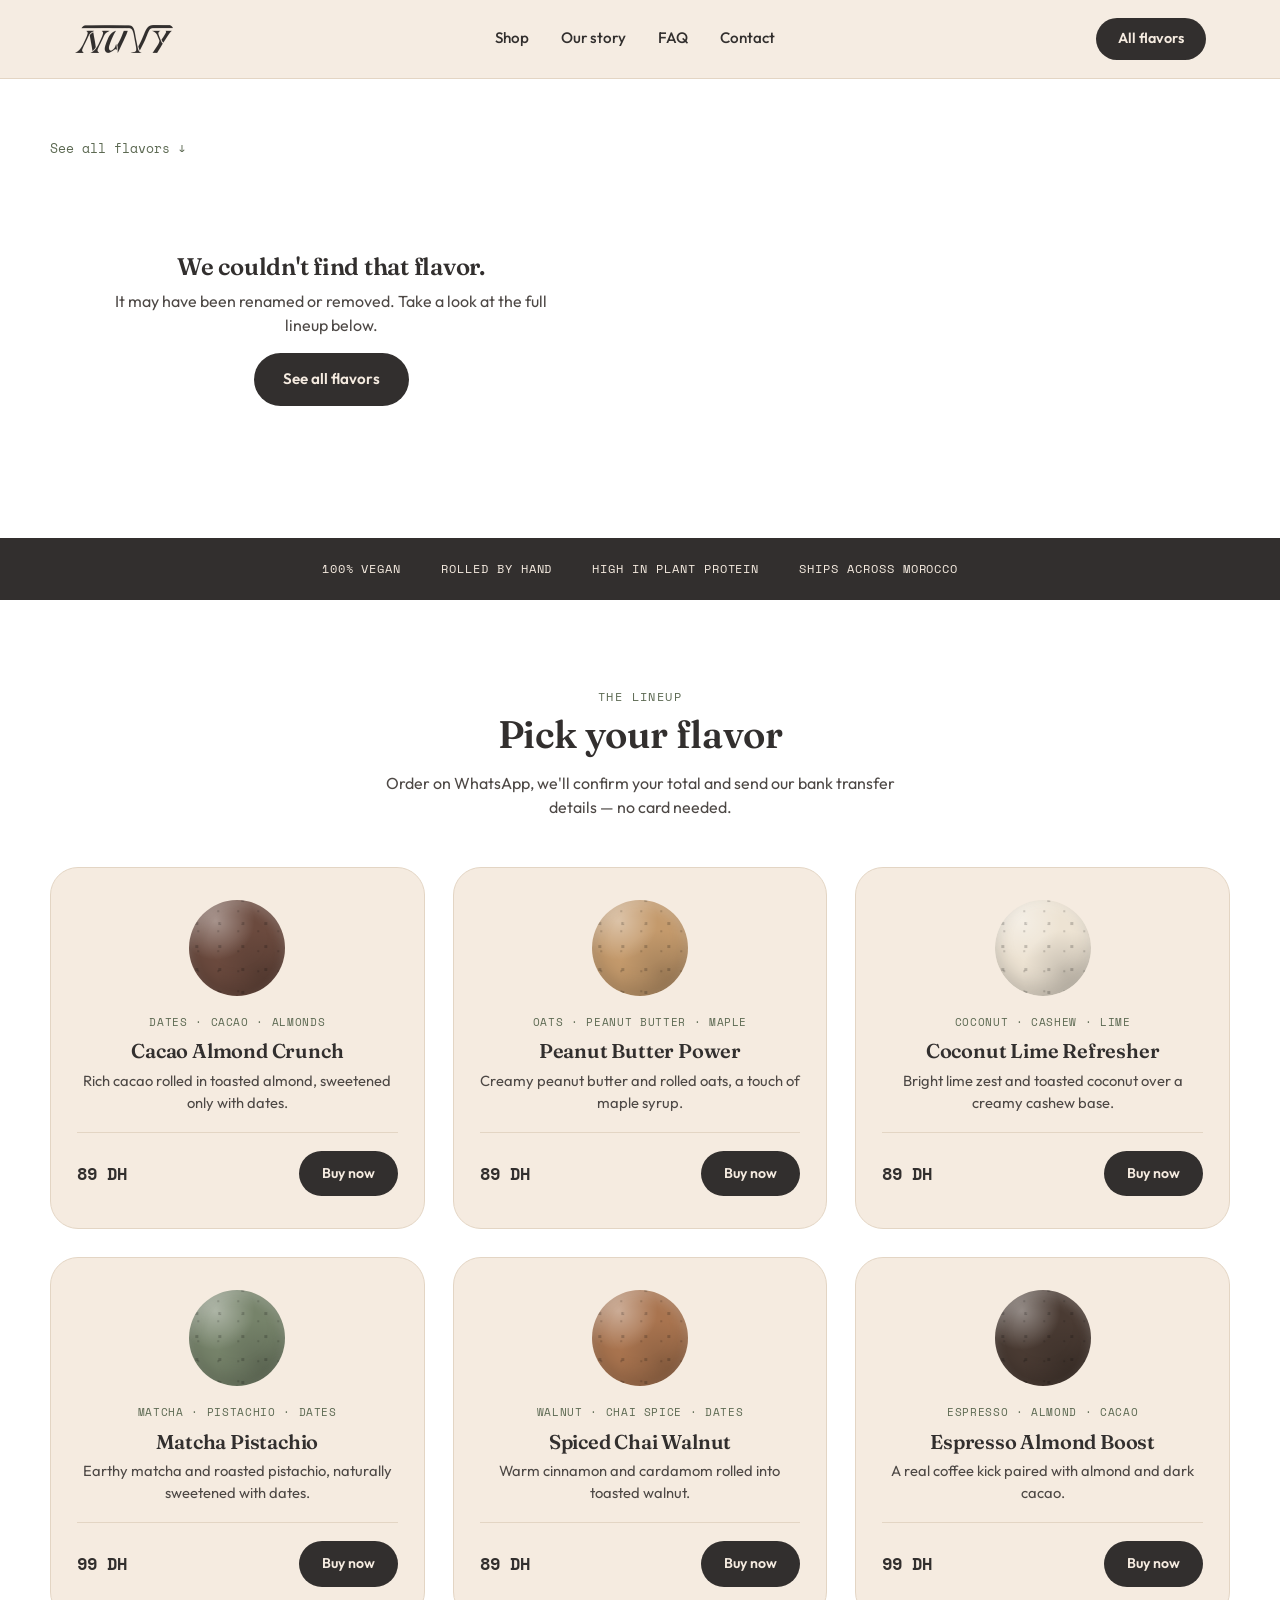
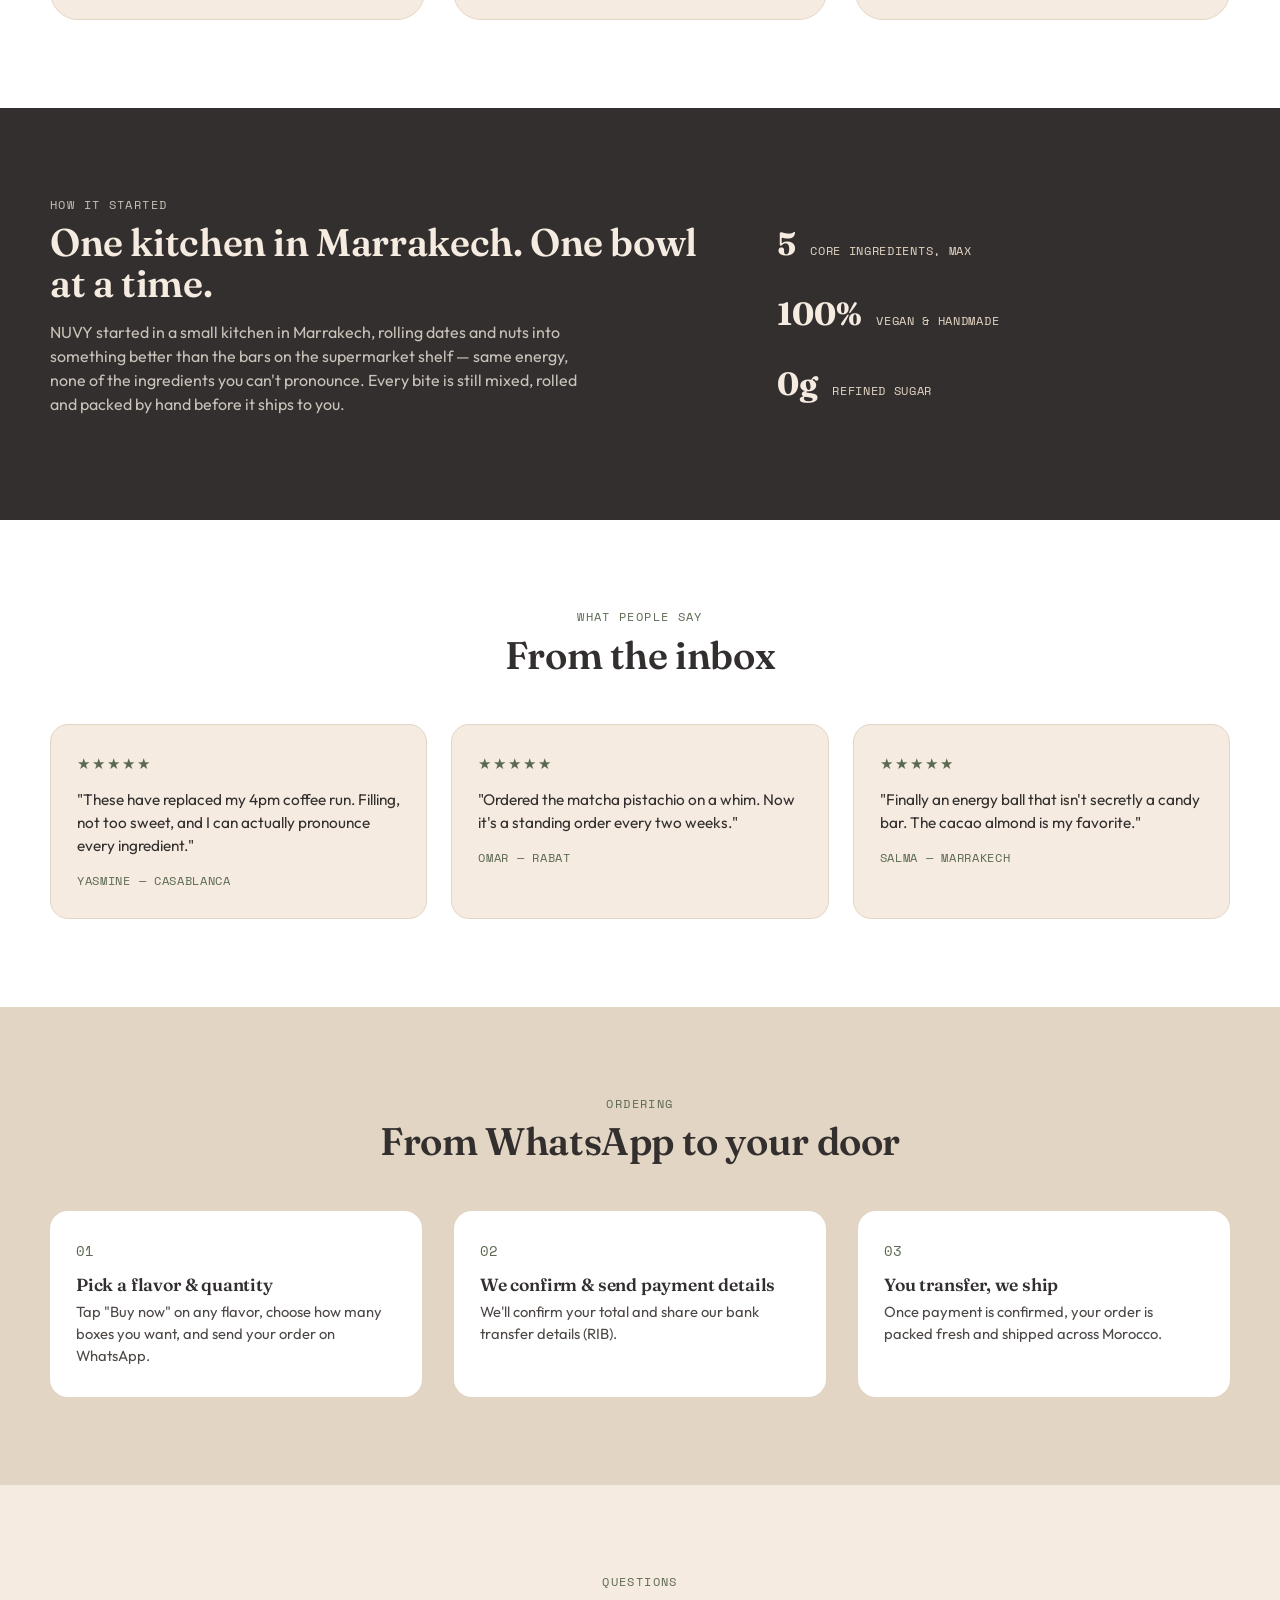
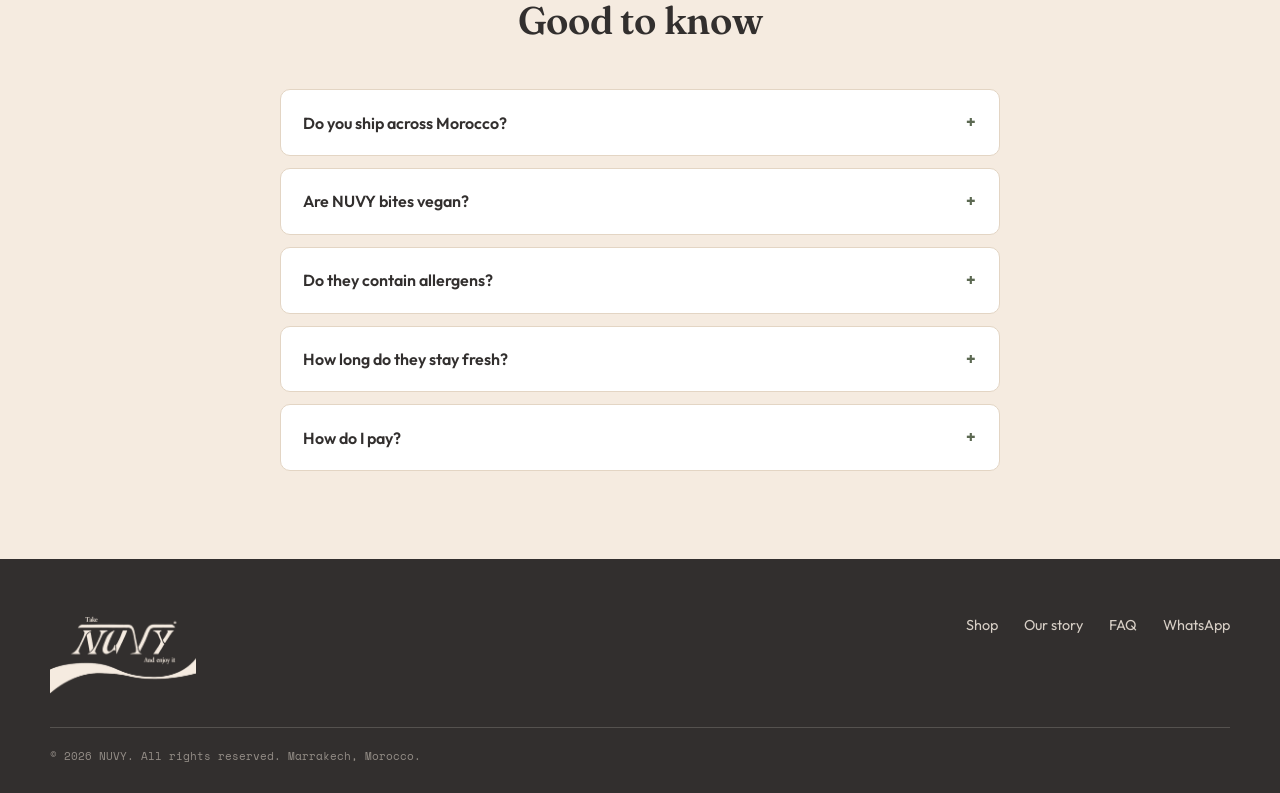
==== product.html @ dabd33a4 "Add files via upload" ====
<!DOCTYPE html>
<html lang="en">
<head>
<meta charset="UTF-8">
<meta name="viewport" content="width=device-width, initial-scale=1.0">
<title>Order — NUVY</title>
<meta name="description" content="Choose your quantity and order your NUVY energy bites on WhatsApp.">

<link rel="icon" type="image/png" href="images/favicon.png">

<link rel="preconnect" href="https://fonts.googleapis.com">
<link rel="preconnect" href="https://fonts.gstatic.com" crossorigin>
<link href="https://fonts.googleapis.com/css2?family=Fraunces:opsz,wght@9..144,400;9..144,500;9..144,600;9..144,700&family=Outfit:wght@300;400;500;600;700&family=Space+Mono:wght@400;700&display=swap" rel="stylesheet">

<link rel="stylesheet" href="style.css">
</head>
<body>

<header class="nav" id="top">
  <div class="nav-inner">
    <!-- LOGO: wordmark image, see images/logo-wordmark.png -->
    <a href="#top" class="logo"><img src="images/logo-wordmark.png" alt="NUVY" class="logo-img"></a>
    <button class="nav-toggle" id="navToggle" aria-label="Open menu" aria-expanded="false">
      <span></span><span></span><span></span>
    </button>
    <nav class="nav-links" id="navLinks">
      <a href="#shop">Shop</a>
      <a href="#story">Our story</a>
      <a href="#faq">FAQ</a>
      <a href="#contact">Contact</a>
    </nav>
    <a href="#shop" class="nav-cta">All flavors</a>
  </div>
</header>

<main>

  <!-- ORDER PANEL — this is the only part that's different per flavor -->
  <section class="product-page">
    <div class="product-page-inner">
      <a href="#shop" class="back-link">See all flavors ↓</a>
      <div class="detail-grid" id="productDetail">
        <!-- Filled automatically by script.js based on the ?id= in the URL -->
      </div>
    </div>
  </section>

  <!-- VALUE STRIP -->
  <section class="value-strip reveal">
    <ul>
      <li>100% vegan</li>
      <li>Rolled by hand</li>
      <li>High in plant protein</li>
      <li>Ships across Morocco</li>
    </ul>
  </section>

  <!-- SHOP -->
  <section class="shop" id="shop">
    <div class="section-head reveal">
      <p class="eyebrow">The lineup</p>
      <h2>Pick your flavor</h2>
      <p style="max-width:48ch;margin:0 auto;">Order on WhatsApp, we'll confirm your total and send our bank transfer details — no card needed.</p>
    </div>

    <div class="product-grid" id="productGrid">
      <!-- Product cards are rendered automatically from the PRODUCTS list in script.js -->
    </div>
  </section>

  <!-- STORY -->
  <section class="story" id="story">
    <div class="story-inner">
      <div class="story-text reveal">
        <p class="eyebrow">How it started</p>
        <h2>One kitchen in Marrakech. One bowl at a time.</h2>
        <p>NUVY started in a small kitchen in Marrakech, rolling dates and nuts into something better than the bars on the supermarket shelf — same energy, none of the ingredients you can't pronounce. Every bite is still mixed, rolled and packed by hand before it ships to you.</p>
      </div>
      <div class="story-stats reveal">
        <div><strong>5</strong><span>core ingredients, max</span></div>
        <div><strong>100%</strong><span>vegan &amp; handmade</span></div>
        <div><strong>0g</strong><span>refined sugar</span></div>
      </div>
    </div>
  </section>

  <!-- TESTIMONIALS — placeholder content, see README -->
  <section class="testimonials">
    <div class="section-head reveal">
      <p class="eyebrow">What people say</p>
      <h2>From the inbox</h2>
    </div>
    <div class="testimonial-grid">
      <article class="testimonial-card reveal">
        <p class="stars" aria-hidden="true">★★★★★</p>
        <p class="testimonial-quote">"These have replaced my 4pm coffee run. Filling, not too sweet, and I can actually pronounce every ingredient."</p>
        <p class="testimonial-name">Yasmine — Casablanca</p>
      </article>
      <article class="testimonial-card reveal">
        <p class="stars" aria-hidden="true">★★★★★</p>
        <p class="testimonial-quote">"Ordered the matcha pistachio on a whim. Now it's a standing order every two weeks."</p>
        <p class="testimonial-name">Omar — Rabat</p>
      </article>
      <article class="testimonial-card reveal">
        <p class="stars" aria-hidden="true">★★★★★</p>
        <p class="testimonial-quote">"Finally an energy ball that isn't secretly a candy bar. The cacao almond is my favorite."</p>
        <p class="testimonial-name">Salma — Marrakech</p>
      </article>
    </div>
  </section>

  <!-- HOW IT WORKS -->
  <section class="how">
    <div class="section-head reveal">
      <p class="eyebrow">Ordering</p>
      <h2>From WhatsApp to your door</h2>
    </div>
    <ol class="steps">
      <li class="reveal">
        <span class="step-num">01</span>
        <h3>Pick a flavor & quantity</h3>
        <p>Tap "Buy now" on any flavor, choose how many boxes you want, and send your order on WhatsApp.</p>
      </li>
      <li class="reveal">
        <span class="step-num">02</span>
        <h3>We confirm &amp; send payment details</h3>
        <p>We'll confirm your total and share our bank transfer details (RIB).</p>
      </li>
      <li class="reveal">
        <span class="step-num">03</span>
        <h3>You transfer, we ship</h3>
        <p>Once payment is confirmed, your order is packed fresh and shipped across Morocco.</p>
      </li>
    </ol>
  </section>

  <!-- FAQ -->
  <section class="faq" id="faq">
    <div class="section-head reveal">
      <p class="eyebrow">Questions</p>
      <h2>Good to know</h2>
    </div>
    <div class="faq-list reveal">
      <details>
        <summary>Do you ship across Morocco?</summary>
        <p>Yes — we ship to every city in Morocco. Delivery usually takes 2–4 business days depending on your location.</p>
      </details>
      <details>
        <summary>Are NUVY bites vegan?</summary>
        <p>Yes — every flavor is 100% plant-based, naturally sweetened with dates or maple syrup, and a good source of plant protein.</p>
      </details>
      <details>
        <summary>Do they contain allergens?</summary>
        <p>Most flavors contain tree nuts. Each product page lists its full ingredients — check before ordering if you have allergies.</p>
      </details>
      <details>
        <summary>How long do they stay fresh?</summary>
        <p>Up to 2 weeks at room temperature, or up to a month refrigerated.</p>
      </details>
      <details>
        <summary>How do I pay?</summary>
        <p>Every flavor has an "Order on WhatsApp" button. Message us there and we'll confirm your total and send our bank transfer details — no card or account needed.</p>
      </details>
    </div>
  </section>

</main>

<footer class="footer" id="contact">
  <div class="footer-inner">
    <div class="footer-brand">
      <img src="images/logo-main-cream.png" alt="NUVY — Take NUVY, and enjoy it" class="footer-logo-img">
    </div>
    <div class="footer-links">
      <a href="#shop">Shop</a>
      <a href="#story">Our story</a>
      <a href="#faq">FAQ</a>
      <a href="https://wa.me/212600000000" target="_blank" rel="noopener">WhatsApp</a>
    </div>
  </div>
  <p class="footer-bottom">© 2026 NUVY. All rights reserved. Marrakech, Morocco.</p>
</footer>

<div class="toast" id="toast" role="status" aria-live="polite"></div>

<script src="script.js"></script>
</body>
</html>
---- style.css ----
/* ============================
   TOKENS
   ============================ */
:root{
  --cream:#F5EBE0;
  --tan:#E3D5C4;
  --charcoal:#322F2E;
  --white:#FFFFFF;
  --sage:#76836A;
  --sage-dark:#5C6952;

  --cacao:#6B4A3E;
  --peanut:#C49A6C;
  --coconut:#EDE3D3;
  --matcha:#76836A;
  --chai:#A9744F;
  --espresso:#4A3B33;

  --font-display:'Fraunces', serif;
  --font-body:'Outfit', sans-serif;
  --font-mono:'Space Mono', monospace;

  --radius-lg:28px;
  --radius-md:18px;
  --radius-sm:10px;
  --container:1180px;
}

*,*::before,*::after{ box-sizing:border-box; }
html{ scroll-behavior:smooth; }
@media (prefers-reduced-motion: reduce){
  html{ scroll-behavior:auto; }
  *{ animation-duration:0.001ms !important; animation-iteration-count:1 !important; transition-duration:0.001ms !important; }
}

body{
  margin:0;
  font-family:var(--font-body);
  background:var(--white);
  color:var(--charcoal);
  -webkit-font-smoothing:antialiased;
  line-height:1.5;
}

h1,h2,h3{
  font-family:var(--font-display);
  font-weight:600;
  line-height:1.08;
  margin:0 0 0.4em;
  letter-spacing:-0.01em;
}

p{ margin:0 0 1em; color:#4d4845; }

a{ color:inherit; text-decoration:none; }

img{ max-width:100%; display:block; }

:focus-visible{
  outline:2px solid var(--sage-dark);
  outline-offset:3px;
}

.eyebrow{
  font-family:var(--font-mono);
  text-transform:uppercase;
  letter-spacing:0.12em;
  font-size:0.72rem;
  color:var(--sage-dark);
  margin-bottom:0.8em;
}

/* ============================
   LAYOUT HELPERS
   ============================ */
section{ padding:88px 24px; }
.section-head{ max-width:640px; margin:0 auto 48px; text-align:center; }
.section-head h2{ font-size:clamp(1.8rem, 3vw, 2.5rem); }

/* ============================
   BUTTONS
   ============================ */
.btn{
  display:inline-flex;
  align-items:center;
  justify-content:center;
  gap:8px;
  font-family:var(--font-body);
  font-weight:600;
  font-size:0.95rem;
  padding:14px 28px;
  border-radius:100px;
  cursor:pointer;
  border:1.5px solid transparent;
  transition:transform 0.18s ease, background 0.18s ease, color 0.18s ease, border-color 0.18s ease;
  white-space:nowrap;
}
.btn:hover{ transform:translateY(-2px); }
.btn-primary{ background:var(--charcoal); color:var(--cream); }
.btn-primary:hover{ background:var(--sage-dark); }
.btn-ghost{ background:transparent; color:var(--charcoal); border-color:var(--charcoal); }
.btn-ghost:hover{ background:var(--charcoal); color:var(--cream); }
.btn-buy{ background:var(--charcoal); color:var(--cream); padding:11px 22px; font-size:0.88rem; }
.btn-buy:hover{ background:var(--sage-dark); }

/* ============================
   NAV
   ============================ */
.nav{
  position:sticky; top:0; z-index:50;
  background:rgba(245,235,224,0.92);
  backdrop-filter:blur(10px);
  border-bottom:1px solid var(--tan);
}
.nav-inner{
  max-width:var(--container);
  margin:0 auto;
  padding:18px 24px;
  display:flex;
  align-items:center;
  justify-content:space-between;
  gap:24px;
}
.logo{
  font-family:var(--font-display);
  font-weight:700;
  font-size:1.4rem;
  letter-spacing:0.02em;
  display:flex;
  flex-direction:column;
  line-height:1;
}
.logo span{
  font-family:var(--font-mono);
  font-size:0.6rem;
  text-transform:uppercase;
  letter-spacing:0.15em;
  font-weight:400;
  color:var(--sage-dark);
  margin-top:4px;
}
.logo-img{ height:30px; width:auto; display:block; }
.nav-links{ display:flex; gap:32px; }
.nav-links a{ font-weight:500; font-size:0.95rem; position:relative; }
.nav-links a::after{
  content:""; position:absolute; left:0; right:0; bottom:-4px; height:2px;
  background:var(--sage-dark); transform:scaleX(0); transform-origin:left;
  transition:transform 0.2s ease;
}
.nav-links a:hover::after{ transform:scaleX(1); }
.nav-cta{
  background:var(--charcoal); color:var(--cream);
  padding:10px 22px; border-radius:100px; font-weight:600; font-size:0.9rem;
  transition:background 0.18s ease;
}
.nav-cta:hover{ background:var(--sage-dark); }
.nav-toggle{
  display:none; background:none; border:0; cursor:pointer;
  width:32px; height:24px; flex-direction:column; justify-content:space-between;
  padding:0;
}
.nav-toggle span{ display:block; height:2px; background:var(--charcoal); border-radius:2px; }

@media (max-width:860px){
  .nav-links{
    position:absolute; top:100%; left:0; right:0;
    background:var(--white);
    flex-direction:column;
    padding:20px 24px 28px;
    border-bottom:1px solid var(--tan);
    gap:18px;
    display:none;
  }
  .nav-links.open{ display:flex; }
  .nav-toggle{ display:flex; }
  .nav-cta{ display:none; }
}

/* ============================
   HERO
   ============================ */
.hero{ padding-top:64px; background:var(--cream); }
.hero-inner{
  max-width:var(--container);
  margin:0 auto;
  display:grid;
  grid-template-columns:1.1fr 0.9fr;
  gap:48px;
  align-items:center;
}
.hero-text h1{ font-size:clamp(2.4rem, 4.6vw, 3.6rem); }
.hero-sub{ max-width:46ch; font-size:1.05rem; }
.hero-actions{ display:flex; gap:14px; flex-wrap:wrap; margin-bottom:36px; }
.trust-row{
  list-style:none; padding:0; margin:0; display:flex; gap:24px; flex-wrap:wrap;
  font-family:var(--font-mono); font-size:0.72rem; text-transform:uppercase; letter-spacing:0.08em;
  color:var(--sage-dark);
}
.trust-row li::before{ content:"●  "; }

.hero-visual{
  position:relative;
  height:380px;
}
.stamp{
  position:absolute;
  bottom:6%;
  right:4%;
  width:120px; height:120px;
  border:1.5px dashed var(--charcoal);
  border-radius:50%;
  display:flex; align-items:center; justify-content:center;
  text-align:center;
  font-family:var(--font-mono);
  font-size:0.62rem;
  text-transform:uppercase;
  letter-spacing:0.04em;
  padding:14px;
  transform:rotate(-8deg);
  background:var(--cream);
}

/* ============================
   SPECKLED BALL — signature element
   ============================ */
.ball{
  position:relative;
  border-radius:50%;
  background:
    radial-gradient(circle at 28% 22%, rgba(255,255,255,0.4) 0%, transparent 38%),
    radial-gradient(circle at 72% 75%, rgba(0,0,0,0.16) 0%, transparent 42%),
    var(--ball-color, var(--cacao));
  box-shadow:
    inset 0 -10px 18px rgba(0,0,0,0.18),
    inset 0 6px 12px rgba(255,255,255,0.22);
}
.ball::after{
  content:"";
  position:absolute; inset:0; border-radius:50%;
  background-image:
    radial-gradient(circle, rgba(255,255,255,0.55) 1.6px, transparent 1.7px),
    radial-gradient(circle, rgba(0,0,0,0.22) 1.6px, transparent 1.7px),
    radial-gradient(circle, rgba(255,255,255,0.45) 1.2px, transparent 1.3px),
    radial-gradient(circle, rgba(0,0,0,0.18) 1.2px, transparent 1.3px);
  background-size:18px 18px, 23px 23px, 13px 13px, 20px 20px;
  background-position:8% 18%, 58% 48%, 28% 72%, 78% 28%;
  opacity:0.85;
  mix-blend-mode:multiply;
}
.flavor-cacao{ --ball-color:var(--cacao); }
.flavor-peanut{ --ball-color:var(--peanut); }
.flavor-coconut{ --ball-color:var(--coconut); }
.flavor-matcha{ --ball-color:var(--matcha); }
.flavor-chai{ --ball-color:var(--chai); }
.flavor-espresso{ --ball-color:var(--espresso); }

.hero-visual .ball{ position:absolute; left:var(--x); top:var(--y); }
.ball-lg{ width:190px; height:190px; }
.ball-md{ width:120px; height:120px; }
.ball-sm{ width:88px; height:88px; }
.ball-card{ width:96px; height:96px; margin:0 auto 18px; }

@media (max-width:860px){
  .hero-inner{ grid-template-columns:1fr; }
  .hero-visual{ height:280px; order:-1; }
}

/* ============================
   VALUE STRIP
   ============================ */
.value-strip{
  background:var(--charcoal);
  padding:22px 24px;
}
.value-strip ul{
  max-width:var(--container);
  margin:0 auto;
  list-style:none;
  padding:0;
  display:flex;
  justify-content:center;
  flex-wrap:wrap;
  gap:14px 40px;
  font-family:var(--font-mono);
  font-size:0.74rem;
  text-transform:uppercase;
  letter-spacing:0.08em;
  color:var(--cream);
}

/* ============================
   SHOP
   ============================ */
.shop{ background:var(--white); }
.product-grid{
  max-width:var(--container);
  margin:0 auto;
  display:grid;
  grid-template-columns:repeat(3, 1fr);
  gap:28px;
}
.product-card{
  background:var(--cream);
  border:1px solid var(--tan);
  border-radius:var(--radius-lg);
  padding:32px 26px;
  text-align:center;
  transition:transform 0.22s ease, box-shadow 0.22s ease;
}
.product-card:hover{
  transform:translateY(-6px);
  box-shadow:0 18px 32px -18px rgba(50,47,46,0.35);
}
.stamp-tag{
  font-family:var(--font-mono);
  font-size:0.68rem;
  text-transform:uppercase;
  letter-spacing:0.06em;
  color:var(--sage-dark);
  margin-bottom:10px;
}
.product-card h3{ font-size:1.25rem; }
.product-desc{ font-size:0.92rem; min-height:42px; }
.product-footer{
  display:flex;
  align-items:center;
  justify-content:space-between;
  margin-top:18px;
  padding-top:18px;
  border-top:1px solid var(--tan);
}
.price{ font-family:var(--font-mono); font-weight:700; font-size:1.05rem; }

@media (max-width:980px){ .product-grid{ grid-template-columns:repeat(2, 1fr); } }
@media (max-width:600px){ .product-grid{ grid-template-columns:1fr; } }

/* ============================
   TESTIMONIALS
   ============================ */
.testimonials{ background:var(--white); }
.testimonial-grid{
  max-width:var(--container);
  margin:0 auto;
  display:grid;
  grid-template-columns:repeat(3, 1fr);
  gap:24px;
}
.testimonial-card{
  background:var(--cream);
  border:1px solid var(--tan);
  border-radius:var(--radius-md);
  padding:28px 26px;
}
.stars{ color:var(--sage-dark); letter-spacing:2px; margin:0 0 12px; font-size:0.95rem; }
.testimonial-quote{ font-size:0.96rem; color:var(--charcoal); }
.testimonial-name{
  font-family:var(--font-mono);
  font-size:0.72rem;
  text-transform:uppercase;
  letter-spacing:0.06em;
  color:var(--sage-dark);
  margin:0;
}
@media (max-width:860px){ .testimonial-grid{ grid-template-columns:1fr; } }

/* ============================
   PRODUCT DETAIL PAGE
   ============================ */
.product-page{ background:var(--white); padding:56px 24px 72px; }
.product-page-inner{ max-width:var(--container); margin:0 auto; }
.back-link{
  display:inline-block;
  font-family:var(--font-mono);
  font-size:0.8rem;
  color:var(--sage-dark);
  margin-bottom:36px;
}
.back-link:hover{ color:var(--charcoal); }

.detail-grid{
  display:grid;
  grid-template-columns:1fr 1fr;
  gap:56px;
  align-items:center;
}
.detail-visual{ position:relative; height:340px; }
.detail-visual .ball{ position:absolute; left:var(--x); top:var(--y); }
.ball-xl{ width:220px; height:220px; }
.ball-md2{ width:140px; height:140px; }
.ball-sm2{ width:96px; height:96px; }

.detail-info h1{ font-size:clamp(1.9rem, 3.4vw, 2.6rem); margin-bottom:0.3em; }
.detail-desc{ font-size:1.02rem; max-width:48ch; }
.unit-note{
  font-family:var(--font-mono);
  font-size:0.78rem;
  color:var(--sage-dark);
  margin-top:-0.6em;
}

.qty-row{
  display:flex;
  align-items:center;
  gap:18px;
  margin:28px 0 22px;
}
.qty-label{ font-weight:600; font-size:0.95rem; }
.qty-control{
  display:flex;
  align-items:center;
  gap:0;
  border:1.5px solid var(--charcoal);
  border-radius:100px;
  overflow:hidden;
}
.qty-control button{
  width:40px; height:40px;
  border:0;
  background:var(--cream);
  color:var(--charcoal);
  font-size:1.2rem;
  cursor:pointer;
  transition:background 0.18s ease;
}
.qty-control button:hover{ background:var(--tan); }
.qty-control span{
  width:42px;
  text-align:center;
  font-family:var(--font-mono);
  font-weight:700;
}

.price-line{
  font-family:var(--font-mono);
  font-size:0.85rem;
  color:#4d4845;
  margin-bottom:2px;
}
.total-line{
  font-size:1.3rem;
  margin-bottom:22px;
}
.total-line strong{ font-family:var(--font-display); }

.btn-large{ width:100%; padding:16px 28px; font-size:1.02rem; }
.order-note{
  font-size:0.82rem;
  color:#7a7470;
  margin-top:14px;
  margin-bottom:0;
}

.not-found{ text-align:center; padding:60px 0; }
.not-found p{ max-width:42ch; margin-left:auto; margin-right:auto; }

.product-extra{
  margin-top:32px;
  display:flex;
  flex-direction:column;
  gap:10px;
}
.product-extra summary{ font-size:0.92rem; }
.product-extra p{ font-size:0.9rem; }

.product-photo{
  border-radius:50%;
  object-fit:cover;
  aspect-ratio:1 / 1;
  display:block;
  object-position: 30% 60%;
}
.product-card .product-photo.ball-card{ margin:0 auto 18px; }
.hero-visual .product-photo{ position:absolute; }

.detail-visual.has-photo{
  display:flex;
  align-items:center;
  justify-content:center;
}
.detail-photo{
  width:300px;
  height:300px;
  box-shadow:0 24px 48px -24px rgba(50,47,46,0.4);
}
@media (max-width:860px){
  .detail-photo{ width:220px; height:220px; }
}

@media (max-width:860px){
  .detail-grid{ grid-template-columns:1fr; }
  .detail-visual{ height:240px; }
}

/* ============================
   STORY
   ============================ */
.story{ background:var(--charcoal); color:var(--cream); }
.story-inner{
  max-width:var(--container);
  margin:0 auto;
  display:grid;
  grid-template-columns:1.2fr 0.8fr;
  gap:48px;
  align-items:center;
}
.story h2{ color:var(--cream); font-size:clamp(1.8rem, 3.2vw, 2.4rem); }
.story p{ color:rgba(245,235,224,0.78); max-width:50ch; }
.story-stats{ display:flex; flex-direction:column; gap:22px; }
.story-stats div{ display:flex; align-items:baseline; gap:14px; }
.story-stats strong{
  font-family:var(--font-display);
  font-size:2rem;
  color:var(--cream);
}
.story-stats span{
  font-family:var(--font-mono);
  font-size:0.72rem;
  text-transform:uppercase;
  letter-spacing:0.06em;
  color:var(--tan);
}

@media (max-width:860px){ .story-inner{ grid-template-columns:1fr; } }

/* ============================
   HOW IT WORKS
   ============================ */
.how{ background:var(--tan); }
.steps{
  list-style:none;
  margin:0; padding:0;
  max-width:var(--container);
  margin:0 auto;
  display:grid;
  grid-template-columns:repeat(3, 1fr);
  gap:32px;
}
.steps li{
  background:var(--white);
  border-radius:var(--radius-md);
  padding:30px 26px;
}
.step-num{
  font-family:var(--font-mono);
  font-size:0.85rem;
  color:var(--sage-dark);
  display:block;
  margin-bottom:14px;
}
.steps h3{ font-size:1.1rem; }
.steps p{ font-size:0.92rem; margin-bottom:0; }

@media (max-width:860px){ .steps{ grid-template-columns:1fr; } }

/* ============================
   FAQ
   ============================ */
.faq{ background:var(--cream); }
.faq-list{ max-width:720px; margin:0 auto; display:flex; flex-direction:column; gap:12px; }
details{
  background:var(--white);
  border:1px solid var(--tan);
  border-radius:var(--radius-sm);
  padding:18px 22px;
}
summary{
  cursor:pointer;
  font-weight:600;
  list-style:none;
  display:flex;
  justify-content:space-between;
  align-items:center;
}
summary::-webkit-details-marker{ display:none; }
summary::after{ content:"+"; font-family:var(--font-mono); font-size:1.2rem; color:var(--sage-dark); }
details[open] summary::after{ content:"–"; }
details p{ margin:14px 0 0; font-size:0.94rem; }

/* ============================
   FOOTER
   ============================ */
.footer{ background:var(--charcoal); color:var(--cream); padding:56px 24px 28px; }
.footer-inner{
  max-width:var(--container);
  margin:0 auto;
  display:flex;
  justify-content:space-between;
  align-items:flex-start;
  flex-wrap:wrap;
  gap:24px;
  padding-bottom:32px;
  border-bottom:1px solid rgba(245,235,224,0.18);
}
.footer-brand p{ color:rgba(245,235,224,0.6); margin-top:8px; font-size:0.9rem; }
.footer-logo-img{ height:80px; width:auto; }
.footer .logo span{ color:var(--tan); }
.footer-links{ display:flex; gap:26px; flex-wrap:wrap; }
.footer-links a{ font-size:0.9rem; color:rgba(245,235,224,0.85); }
.footer-links a:hover{ color:var(--tan); }
.footer-bottom{
  max-width:var(--container);
  margin:20px auto 0;
  font-family:var(--font-mono);
  font-size:0.7rem;
  color:rgba(245,235,224,0.5);
}

/* ============================
   TOAST
   ============================ */
.toast{
  position:fixed;
  bottom:24px;
  left:50%;
  transform:translateX(-50%) translateY(20px);
  background:var(--charcoal);
  color:var(--cream);
  padding:14px 22px;
  border-radius:100px;
  font-size:0.88rem;
  opacity:0;
  pointer-events:none;
  transition:opacity 0.25s ease, transform 0.25s ease;
  z-index:100;
  max-width:90vw;
  text-align:center;
}
.toast.show{ opacity:1; transform:translateX(-50%) translateY(0); }

/* ============================
   SCROLL REVEAL
   ============================ */
.reveal{ opacity:0; transform:translateY(18px); transition:opacity 0.6s ease, transform 0.6s ease; }
.reveal.in{ opacity:1; transform:translateY(0); }
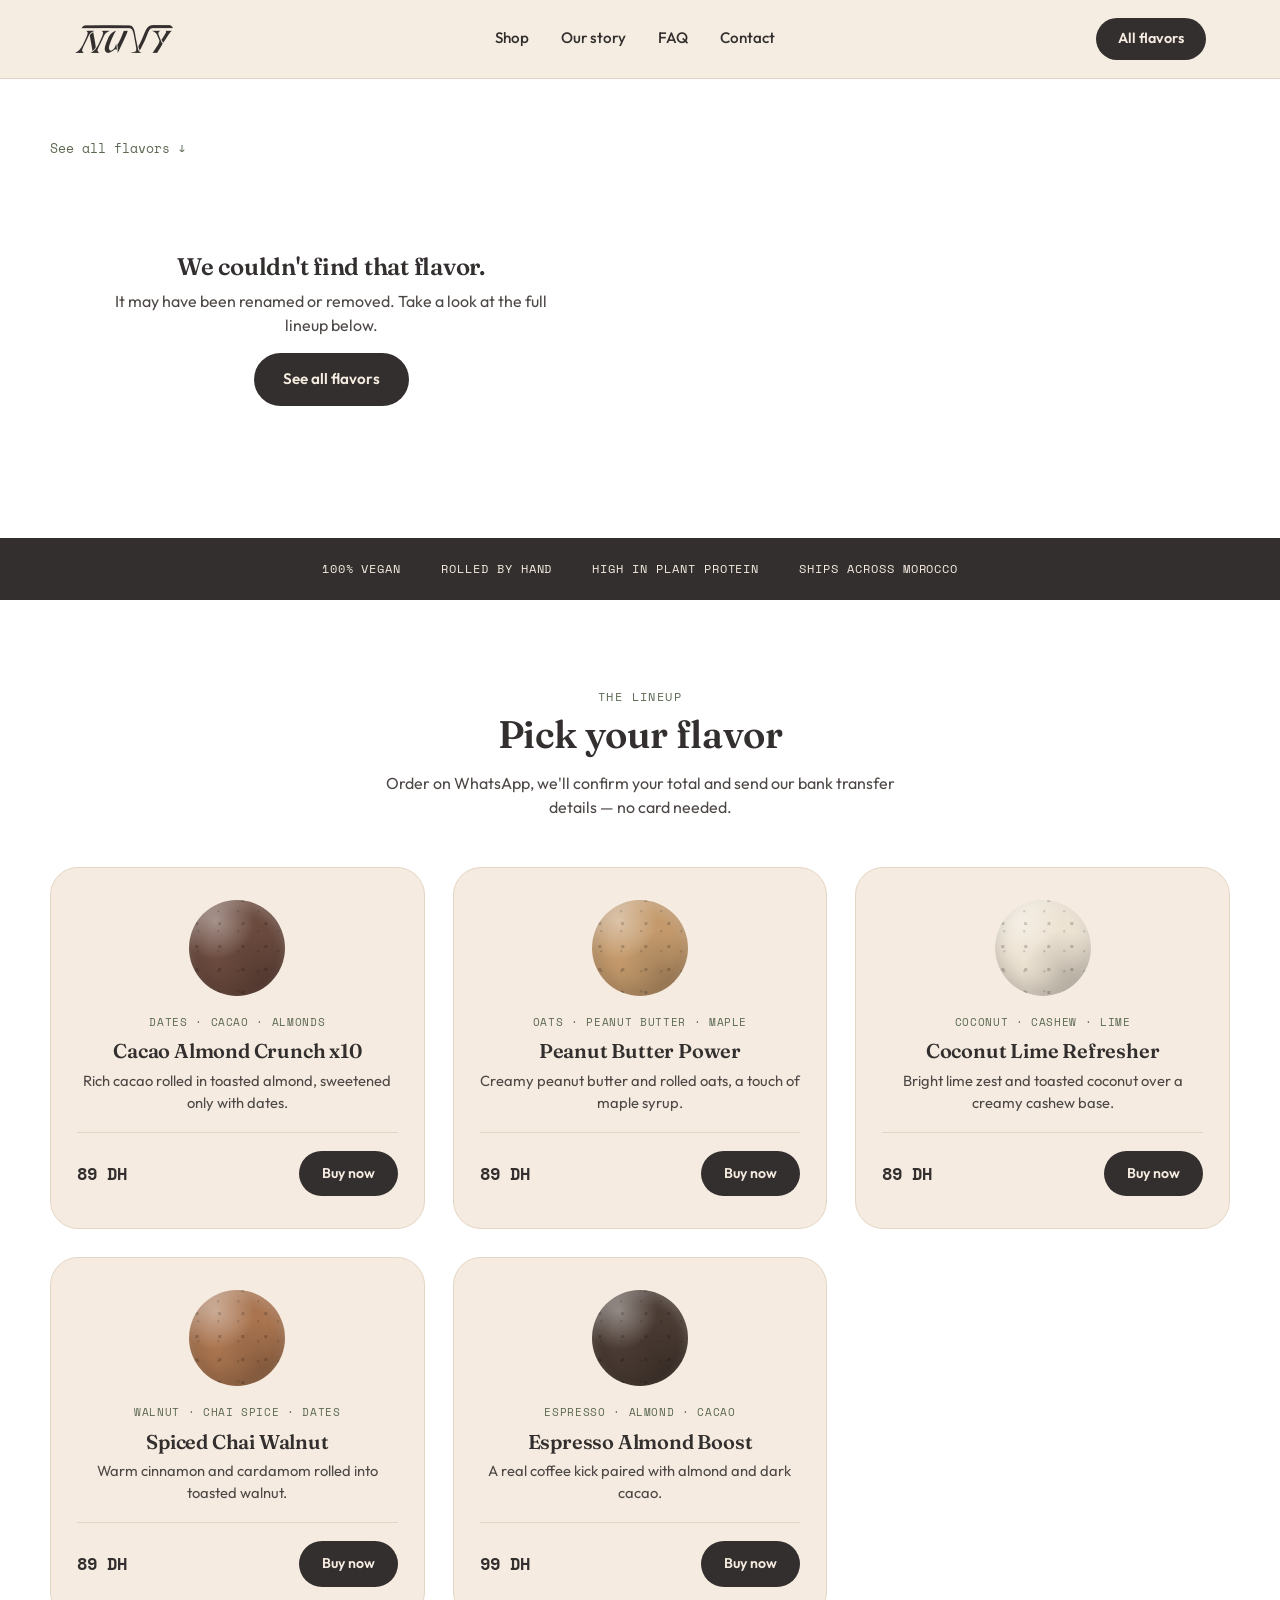
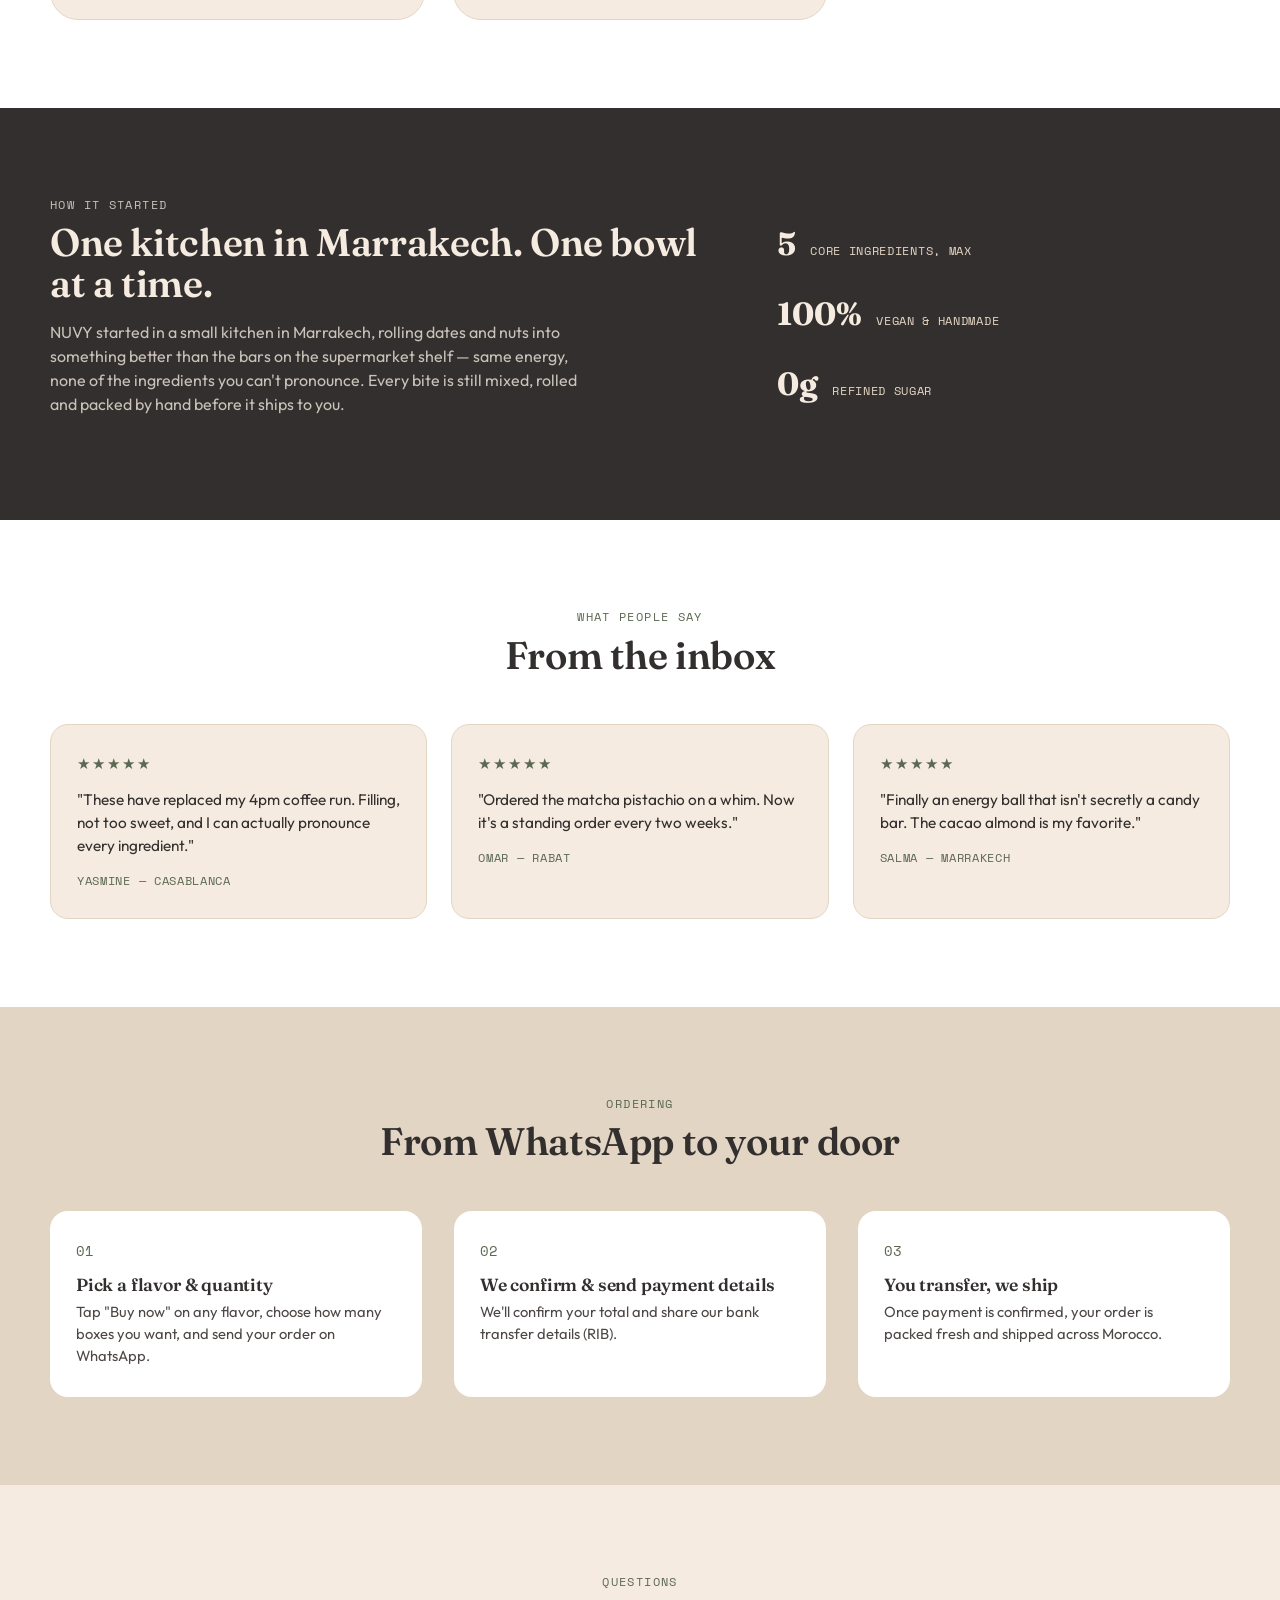
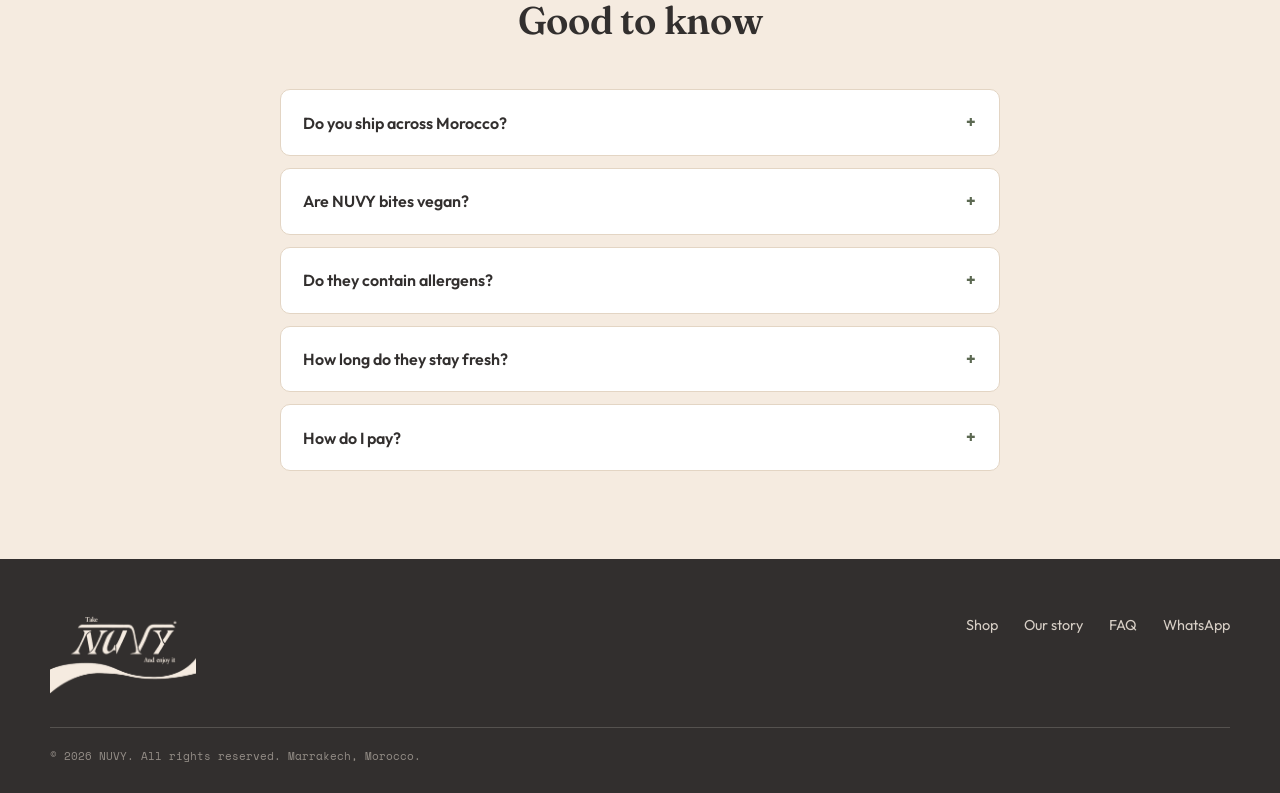
==== commit 2d4fe371: "update site" ====
--- a/product.html
+++ b/product.html
@@ -3,7 +3,7 @@
 <head>
 <meta charset="UTF-8">
 <meta name="viewport" content="width=device-width, initial-scale=1.0">
-<title>Order — NUVY</title>
+<title>Order Now — NUVY</title>
 <meta name="description" content="Choose your quantity and order your NUVY energy bites on WhatsApp.">
 
 <link rel="icon" type="image/png" href="images/favicon.png">
